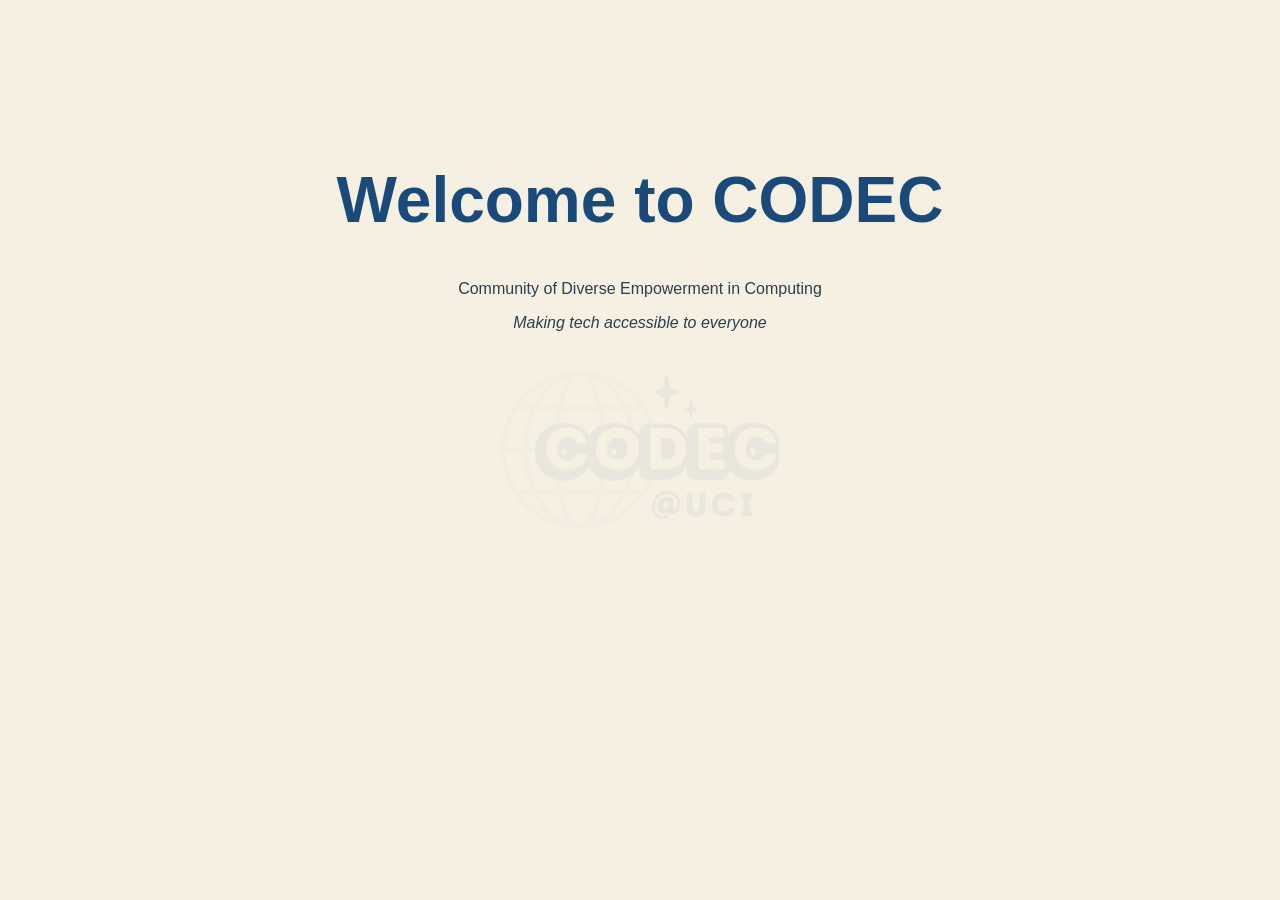
==== src/index.html @ 3ab00f0f "changed the organization of everything. made folders for src, components, and utils. changed event d" ====
<!DOCTYPE html>
<html>
<head>
    <title>CODEC | Home</title>
    <link rel="stylesheet" href="style.css">
</head>
<body>

    <img src="images/CODEC.jpg" class="watermark" alt="">

    <div class="hero-section">
        <h1>Welcome to CODEC</h1>
        <p>Community of Diverse Empowerment in Computing</p>
        <p style="font-style: italic;">Making tech accessible to everyone</p>
    </div>

    <script src="components.js"></script>
</body>
</html>
---- src/style.css ----
/* Global Styles */
body { 
    font-family: "Verdana", "Geneva", "Tahoma", sans-serif, monospace; 
    background-color: #f5f0e1; 
    color: #2c3e50; 
    margin: 0;
    padding: 0;
    text-align: center;
}

/* --- HEADER --- */
header {
    background-color: #ffffff;
    padding: 5px 40px;
    display: flex;
    justify-content: space-between;
    align-items: center;
    box-shadow: 0 2px 5px rgba(0,0,0,0.05);
    position: sticky;
    top: 0;
    z-index: 100;
}

.header-logo img {
    background-color: transparent !important;
    height: 80px;
    width: 80px;
    aspect-ratio: 1/1;
    object-fit: cover;
    transition: 0.3s;
}

.header-glow {
    color: #1a4a7a; /* Your dark blue */
    text-decoration: none;
    font-weight: bold;
    transition: color 0.3s ease; /* This makes the color fade in smoothly */
}

.header-glow:hover {
    color: #3498db; /* A lighter, "active" blue */
}

.nav-links {
    display: flex;
    gap: 30px;
}

.nav-links a {
    text-decoration: none;
    color: #1a4a7a;
    font-weight: bold;
    transition: 0.3s;
}

/* --- FOOTER --- */
footer {
    background-color: #1a4a7a;
    color: #f5f0e1;
    padding: 50px 20px;
    margin-top: 50px;
    text-align: left;
}

.footer-content {
    display: flex;
    align-items: center; 
    gap: 40px;
    max-width: 1000px;
    margin: 0 auto;
}

.footer-logo {
    width: 160px;
    height: 160px;
    aspect-ratio: 1/1;
    object-fit: cover;
    border-radius: 10px;
}

.footer-links-stack {
    display: flex;
    flex-direction: column;
    gap: 15px;
}

.contact-text-link {
    color: #f5f0e1;
    font-size: 1.2em;
    text-decoration: none;
    font-weight: bold;
}

.glow-link {
    color: #ffffff;
    font-size: 1.2em;
    text-decoration: none;
    font-weight: bold;
    transition: 0.3s;
}

.glow-link:hover {
    text-shadow: 0 0 8px rgba(255, 255, 255, 0.8), 0 0 20px rgba(255, 255, 255, 0.5);
}

.copyright {
    max-width: 1000px;
    margin: 40px auto 0 auto;
    font-size: 0.7em;
    opacity: 0.6;
}

/* --- PAGE SPECIFIC CONTENT --- */
.hero-section { padding: 120px 20px; }
.hero-section h1 { color: #1a4a7a; font-size: 4em; }

.content-wrapper { max-width: 900px; margin: 60px auto; text-align: left; padding: 0 20px; }
.mission-box { background: #fff; border-left: 8px solid #1a4a7a; padding: 30px; border-radius: 0 15px 15px 0; }

.watermark {
    position: fixed; top: 50%; left: 50%; transform: translate(-50%, -50%);
    width: 400px; opacity: 0.05; z-index: -1; pointer-events: none;
}

/* --- ABOUT PAGE SPECIFIC --- */
.about-page {
    max-width: 1000px; /* Made the page wider as requested */
}

.main-title {
    font-size: 3.5em; /* Larger title */
    margin-bottom: 20px;
}

.intro-section {
    font-size: 1.2em; /* Larger mission text */
    line-height: 1.8;
    margin-bottom: 60px;
}

.definition {
    font-size: 1.4em;
    color: #1a4a7a;
}

.section-heading {
    text-align: left; /* Left aligned as requested */
    font-size: 2.5em;
    border-bottom: 3px solid #1a4a7a;
    padding-bottom: 10px;
    margin-bottom: 40px;
}

/* --- STACKED TEAM LAYOUT --- */
.team-list {
    display: flex;
    flex-direction: column;
    gap: 50px; /* Space between members */
}

.member-row {
    display: flex;
    align-items: flex-start;
    gap: 40px;
    text-align: left;
    background: #ffffff;
    padding: 30px;
    border-radius: 15px;
    box-shadow: 2px 4px 15px rgba(0,0,0,0.05);
}

.member-row img {
    width: 250px; /* Large photo size */
    height: 300px; /* Rectangular like WICS */
    object-fit: cover;
    border-radius: 10px;
    border: 3px solid #1a4a7a;
}

.member-info h3 {
    margin: 0;
    font-size: 1.8em;
    color: #1a4a7a;
}

.role {
    font-weight: bold;
    color: #d35400; /* Distinct color for the role */
    margin: 5px 0 15px 0;
    text-transform: uppercase;
    letter-spacing: 1px;
}

.bio {
    line-height: 1.6;
    font-size: 1.05em;
}

/* Responsive adjustment for Mobile */
@media (max-width: 768px) {
    .member-row {
        flex-direction: column;
        align-items: center;
        text-align: center;
    }
    .member-row img {
        width: 100%;
        height: auto;
    }
}

/* --- BLOG / EVENTS STYLES --- */
.blog-post {
    background-color: #ffffff;
    padding: 30px;
    margin: 40px 0;
    border-radius: 15px;
    border-bottom: 8px solid #1a4a7a; /* Matches the mission box style */
    box-shadow: 2px 4px 15px rgba(0,0,0,0.05);
}

.post-header {
    display: flex;
    align-items: center;
    margin-bottom: 10px;
}

.date {
    color: #1a4a7a;
    font-weight: bold;
    font-size: 0.85em;
}

.tag {
    background: #e0d8c3;
    color: #1a4a7a;
    padding: 4px 12px;
    border-radius: 5px;
    font-size: 0.75em;
    margin-left: 15px;
    font-weight: bold;
    text-transform: uppercase;
}

.blog-post h2 {
    text-align: left; /* Keeps the post titles aligned with the text */
    margin: 10px 0;
}

.blog-post ul {
    margin-top: 10px;
    padding-left: 20px;
}

.blog-post code {
    background: #f5f0e1;
    padding: 2px 5px;
    border-radius: 4px;
    color: #1a4a7a;
}

/* --- EVENTS GRID / CARD STYLES --- */
.events-grid {
    display: grid;
    grid-template-columns: repeat(auto-fit, minmax(280px, 1fr));
    gap: 24px;
    margin-top: 30px;
}

.event-card {
    background-color: #ffffff;
    padding: 20px;
    border-radius: 12px;
    position: relative;
    border-bottom: 8px solid #1a4a7a;
    box-shadow: 2px 4px 15px rgba(0,0,0,0.05);
    cursor: pointer;
    transition: transform 0.25s ease, opacity 0.25s ease;
}

/* Combine lift and dim on hover for cards */
.event-card:hover { transform: translateY(-6px); }

.event-card .post-header { margin-bottom: 8px; display:flex; align-items:center; gap:10px; }
.event-card .summary { color: #34495e; }

/* Hover-only transparency: make card semi-transparent on hover
   and keep clicks working (no overlay capturing pointer events) */
.event-card:hover { opacity: 0.6; }

@media (max-width: 480px) {
    .events-grid { gap: 18px; }
}
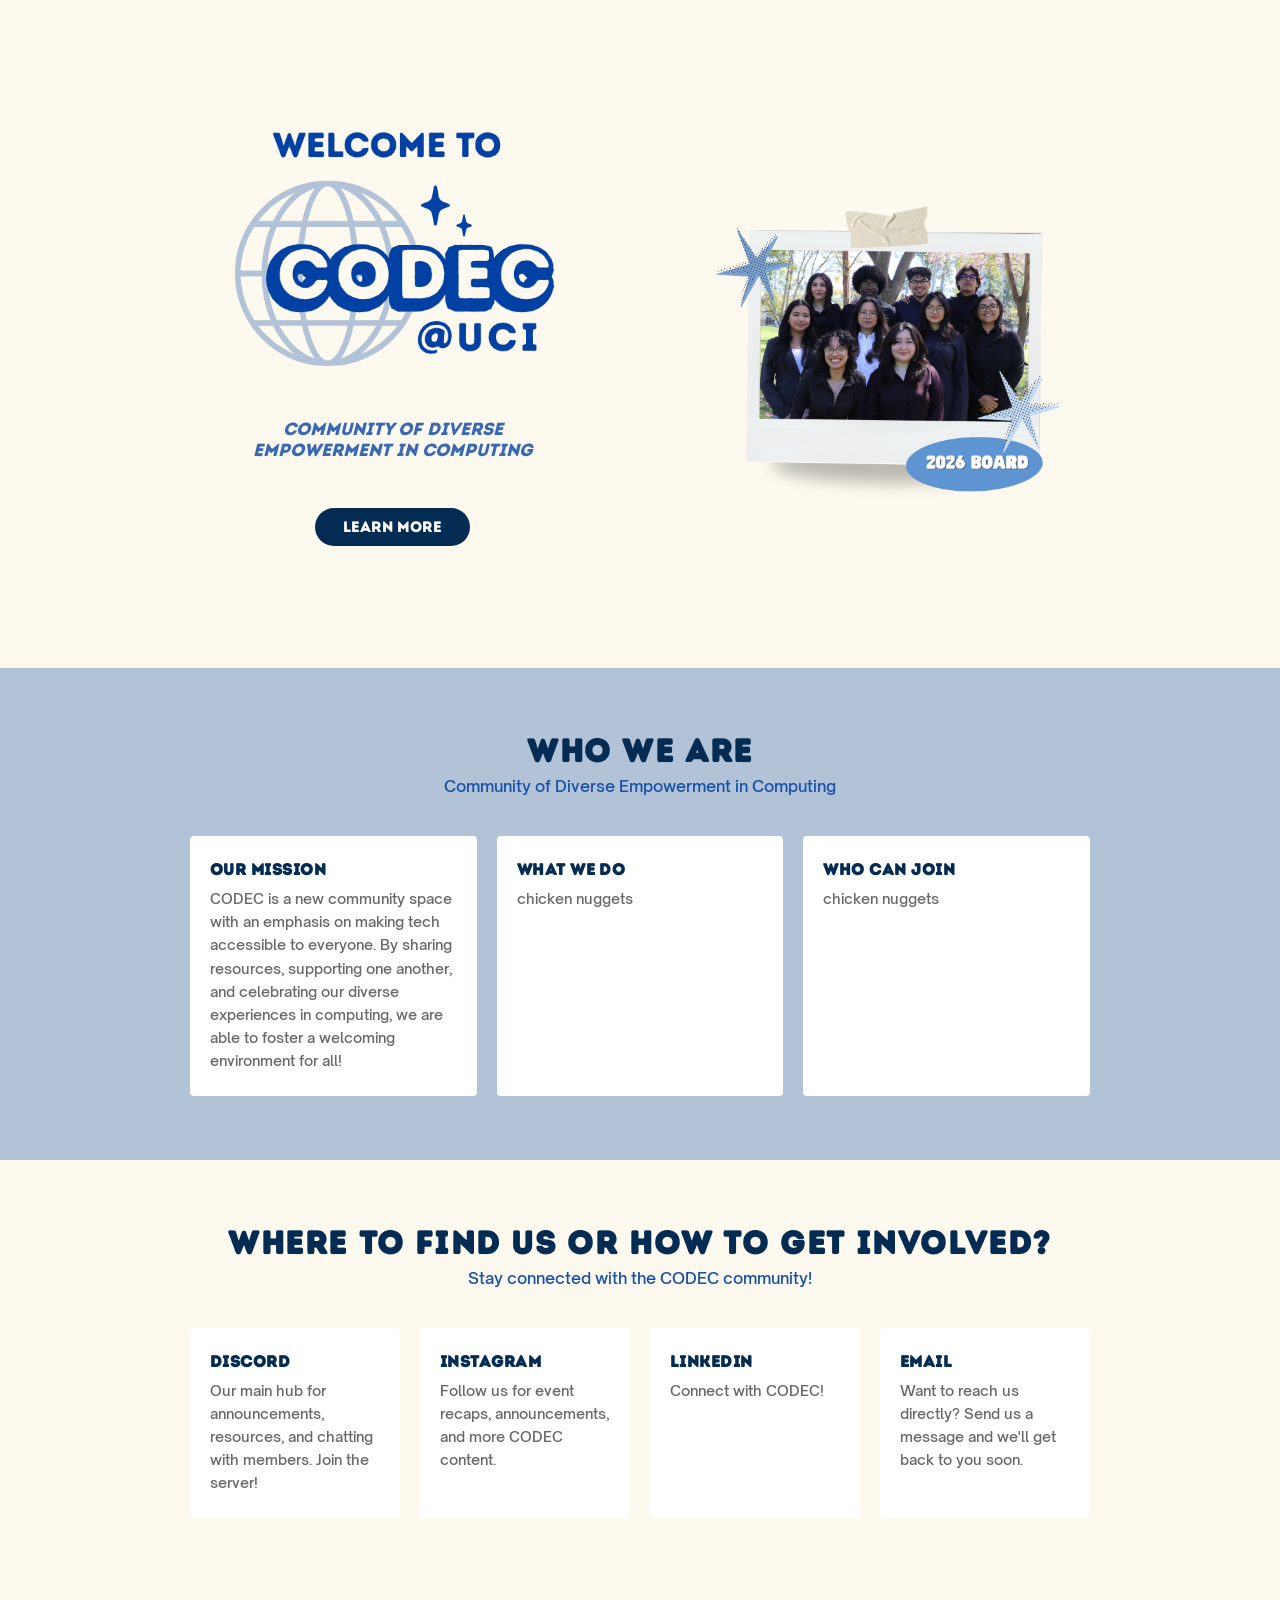
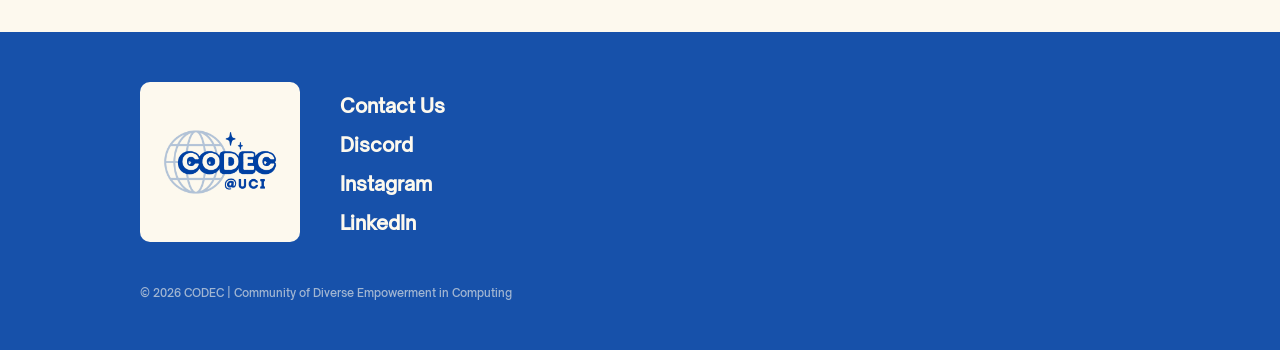
==== commit 36366e71: "Changed color naming issue in home page css. Co-authored-by: Copilot <copilot@github.com>" ====
--- a/src/index.html
+++ b/src/index.html
@@ -1,19 +1,66 @@
 <!DOCTYPE html>
 <html>
 <head>
+    <meta charset="UTF-8">
+    <meta name="viewport" content="width=device-width, initial-scale=1.0">
     <title>CODEC | Home</title>
     <link rel="stylesheet" href="style.css">
 </head>
 <body>
-
-    <img src="images/CODEC.jpg" class="watermark" alt="">
-
     <div class="hero-section">
-        <h1>Welcome to CODEC</h1>
-        <p>Community of Diverse Empowerment in Computing</p>
-        <p style="font-style: italic;">Making tech accessible to everyone</p>
+        <div class="hero-text">
+            <img src="images\WELCOME-CODEC-LOGO.png" alt="Welcome to CODEC" class="hero-logo">
+            <p class="hero-subtitle">Community of Diverse Empowerment in Computing</p>
+            <a href="#about" class="nav-button">Learn More</a>
+        </div>
+        <div class="hero-image">
+            <img src="images\homepage-board.png" alt="CODEC community">
+        </div>
     </div>
 
-    <script src="components.js"></script>
+    <div id="about" class="about-section">
+        <h2 class="about-title">Who We Are</h2>
+        <p class="about-subtitle">Community of Diverse Empowerment in Computing</p>
+        <div class="about-cards">
+            <div class="about-card">
+                <h3>Our Mission</h3>
+                <p class="hero-tagline">CODEC is a new community space with an emphasis on making tech accessible to everyone. By sharing resources, supporting one another, and celebrating our diverse experiences in computing, we are able to foster a welcoming environment for all!</p>
+            </div>
+            <div class="about-card">
+                <h3>What We Do</h3>
+                <p class="hero-tagline">chicken nuggets</p>
+            </div>
+            <div class="about-card">
+                <h3>Who Can Join</h3>
+                <p class="hero-tagline">chicken nuggets</p>
+            </div>
+        </div>
+    </div>
+
+    <div class="social-section">
+        <h2 class="about-title">Where to find us or How to get involved?</h2>
+        <p class="about-subtitle">Stay connected with the CODEC community!</p>
+        <div class="about-cards">
+            <div class="about-card">
+                <h3>Discord</h3>
+                <p class="hero-tagline">Our main hub for announcements, resources, and chatting with members. Join the server!</p>
+            </div>
+            <div class="about-card">
+                <h3>Instagram</h3>
+                <p class="hero-tagline">Follow us for event recaps, announcements, and more CODEC content.</p>
+            </div>
+            <div class="about-card">
+                <h3>LinkedIn</h3>
+                <p class="hero-tagline">Connect with CODEC!</p>
+            </div>
+            <div class="about-card">
+                <h3>Email</h3>
+                <p class="hero-tagline">Want to reach us directly? Send us a message and we'll get back to you soon.</p>
+            </div>
+        </div>
+    </div>
+
+    <script src="components/header.js"></script>
+    <script src="components/footer.js"></script>
 </body>
-</html>
+</html>
--- a/src/style.css
+++ b/src/style.css
@@ -1,8 +1,30 @@
-/* Global Styles */
+/* --- FONT --- */
+@font-face {
+    font-family: "intro-rust";
+    src: url("fonts/IntroRust.otf") format("opentype");
+    font-weight: normal;
+    font-style: normal;
+}
+
+@font-face {
+    font-family: 'open-sauce';       
+    src: url('fonts/OpenSauceOne-Medium.ttf') format('opentype');
+    font-weight: normal;
+    font-style: normal;
+}
+
+/* --- COLOR PALETTE --- */
+:root {
+    --cream: #FDF9EE;
+    --light-blue: #B2C3D7;
+    --dark-blue: #1751AA;
+}
+
+/* --- GLOBAL STYLES --- */
 body { 
-    font-family: "Verdana", "Geneva", "Tahoma", sans-serif, monospace; 
-    background-color: #f5f0e1; 
-    color: #2c3e50; 
+    font-family: "intro-rust", "open-sauce", sans-serif;
+    background-color: var(--cream); 
+    color: var(--dark-blue); 
     margin: 0;
     padding: 0;
     text-align: center;
@@ -10,7 +32,7 @@
 
 /* --- HEADER --- */
 header {
-    background-color: #ffffff;
+    background-color: var(--cream);
     padding: 5px 40px;
     display: flex;
     justify-content: space-between;
@@ -31,32 +53,34 @@
 }
 
 .header-glow {
-    color: #1a4a7a; /* Your dark blue */
+    color: var(--dark-blue);
     text-decoration: none;
     font-weight: bold;
-    transition: color 0.3s ease; /* This makes the color fade in smoothly */
+    transition: color 0.3s ease;
 }
 
 .header-glow:hover {
-    color: #3498db; /* A lighter, "active" blue */
+    color: var(--light-blue)
 }
 
 .nav-links {
+    font-family: 'open-sauce';
     display: flex;
     gap: 30px;
 }
 
 .nav-links a {
     text-decoration: none;
-    color: #1a4a7a;
+    color: var(--dark-blue);
     font-weight: bold;
     transition: 0.3s;
 }
 
 /* --- FOOTER --- */
 footer {
-    background-color: #1a4a7a;
-    color: #f5f0e1;
+    font-family: 'open-sauce';
+    background-color: var(--dark-blue);
+    color: var(--cream);
     padding: 50px 20px;
     margin-top: 50px;
     text-align: left;
@@ -85,14 +109,14 @@
 }
 
 .contact-text-link {
-    color: #f5f0e1;
+    color: var(--cream);
     font-size: 1.2em;
     text-decoration: none;
     font-weight: bold;
 }
 
 .glow-link {
-    color: #ffffff;
+    color: var(--cream);
     font-size: 1.2em;
     text-decoration: none;
     font-weight: bold;
@@ -111,15 +135,162 @@
 }
 
 /* --- PAGE SPECIFIC CONTENT --- */
-.hero-section { padding: 120px 20px; }
-.hero-section h1 { color: #1a4a7a; font-size: 4em; }
+.hero-section {
+    display: flex;
+    flex-direction: row;
+    align-items: center;
+    gap: 9rem;
+    padding: 4rem 17%;
+
+    min-height: 60vh;
+}
+
+.hero-text {
+    flex: 1;
+}
+
+.hero-text h1 {
+    font-size: 2.8rem;
+    margin-bottom: 0.5rem;
+}
+
+.hero-subtitle {
+    color: var(--dark-blue);
+    font-size: 1.1rem;
+    font-style: italic;
+    margin-bottom: 1.5rem;
+    opacity: 0.85;
+}
+
+.hero-tagline {
+    font-family: 'open-sauce';
+    color: var(--dark-blue);
+    font-size: 1rem;
+    line-height: 1.7;
+    opacity: 0.8;
+}
+
+.hero-image {
+    flex: 1;
+    display: flex;
+    justify-content: center;
+}
+.hero-logo {
+    width: 100%;
+    max-width: 500px;
+    height: auto;
+    margin-bottom: 1rem;
+}
+
+.hero-image img {
+    width: 100%;
+    max-width: 600px;
+    height: auto;
+    border-radius: 12px;
+    object-fit: cover;
+}
+
+.hero-section h1 { color: var(--dark-blue); font-size: 4em; }
 
 .content-wrapper { max-width: 900px; margin: 60px auto; text-align: left; padding: 0 20px; }
-.mission-box { background: #fff; border-left: 8px solid #1a4a7a; padding: 30px; border-radius: 0 15px 15px 0; }
+.mission-box { background: var(--cream); border-left: 8px solid var(--dark-blue); padding: 30px; border-radius: 0 15px 15px 0; }
 
 .watermark {
     position: fixed; top: 50%; left: 50%; transform: translate(-50%, -50%);
     width: 400px; opacity: 0.05; z-index: -1; pointer-events: none;
+}
+
+/* ABOUT OUR CLUB SECTION ON HOME PAGE */
+.about-section {
+    background-color: var(--light-blue);
+    padding: 4rem 5%;
+    text-align: center;
+}
+
+.about-title {
+    font-size: 2rem;
+    color: #042C53;
+    text-transform: uppercase;
+    letter-spacing: 0.05em;
+    margin: 0 0 0.4rem;
+}
+
+.about-subtitle {
+    font-family: 'open-sauce';
+    color: var(--dark-blue);
+    margin: 0 0 2.5rem;
+}
+
+.about-cards {
+    display: grid;
+    grid-template-columns: repeat(auto-fit, minmax(200px, 1fr));
+    gap: 1.25rem;
+    max-width: 900px;
+    margin: 0 auto;
+}
+
+.about-card {
+    background: #ffffff;
+    border-radius: 4px;
+    padding: 1.5rem 1.25rem;
+    text-align: left;
+}
+
+.about-card h3 {
+    font-size: 1rem;
+    color: #042C53;
+    text-transform: uppercase;
+    letter-spacing: 0.03em;
+    margin: 0 0 0.5rem;
+}
+
+.about-card p {
+    font-size: 0.9rem;
+    color: #444;
+    line-height: 1.6;
+    margin: 0;
+}
+
+.announcement-strip {
+    background-color: var(--dark-blue);
+    color: #ffffff;
+    text-align: center;
+    padding: 0.6rem 5%;
+    font-size: 0.95rem;
+    margin: 0;
+}
+
+.announcement-strip p {
+    margin: 0;
+}
+
+.social-section {
+    background-color: var(--cream);
+    padding: 4rem 5%;
+    text-align: center;
+}
+
+.nav-button {
+    display: inline-block;
+    background-color: #042C53;
+    color: #ffffff;
+    text-decoration: none;
+    padding: 0.65rem 1.75rem;
+    border-radius: 999px;
+    font-size: 0.95rem;
+    margin-top: 1.5rem;
+}
+
+.nav-button:hover {
+    background-color: #185FA5;
+}
+
+html {
+    scroll-behavior: smooth;
+}
+
+#about {
+    scroll-margin-top: 100px;
 }
 
 /* --- ABOUT PAGE SPECIFIC --- */
@@ -140,13 +311,13 @@
 
 .definition {
     font-size: 1.4em;
-    color: #1a4a7a;
+    color: var(--dark-blue);
 }
 
 .section-heading {
     text-align: left; /* Left aligned as requested */
     font-size: 2.5em;
-    border-bottom: 3px solid #1a4a7a;
+    border-bottom: 3px solid var(--dark-blue);
     padding-bottom: 10px;
     margin-bottom: 40px;
 }
@@ -163,7 +334,7 @@
     align-items: flex-start;
     gap: 40px;
     text-align: left;
-    background: #ffffff;
+    background: var(--cream);
     padding: 30px;
     border-radius: 15px;
     box-shadow: 2px 4px 15px rgba(0,0,0,0.05);
@@ -174,18 +345,18 @@
     height: 300px; /* Rectangular like WICS */
     object-fit: cover;
     border-radius: 10px;
-    border: 3px solid #1a4a7a;
+    border: 3px solid var(--dark-blue);
 }
 
 .member-info h3 {
     margin: 0;
     font-size: 1.8em;
-    color: #1a4a7a;
+    color: var(--dark-blue);
 }
 
 .role {
     font-weight: bold;
-    color: #d35400; /* Distinct color for the role */
+    color: var(--light-blue);
     margin: 5px 0 15px 0;
     text-transform: uppercase;
     letter-spacing: 1px;
@@ -215,7 +386,7 @@
     padding: 30px;
     margin: 40px 0;
     border-radius: 15px;
-    border-bottom: 8px solid #1a4a7a; /* Matches the mission box style */
+    border-bottom: 8px solid var(--dark-blue);
     box-shadow: 2px 4px 15px rgba(0,0,0,0.05);
 }
 
@@ -226,14 +397,14 @@
 }
 
 .date {
-    color: #1a4a7a;
+    color: var(--dark-blue);
     font-weight: bold;
     font-size: 0.85em;
 }
 
 .tag {
-    background: #e0d8c3;
-    color: #1a4a7a;
+    background: var(--cream);
+    color: var(--dark-blue);
     padding: 4px 12px;
     border-radius: 5px;
     font-size: 0.75em;
@@ -253,10 +424,10 @@
 }
 
 .blog-post code {
-    background: #f5f0e1;
+    background: var(--cream);
     padding: 2px 5px;
     border-radius: 4px;
-    color: #1a4a7a;
+    color: var(--dark-blue);
 }
 
 /* --- EVENTS GRID / CARD STYLES --- */
@@ -268,11 +439,11 @@
 }
 
 .event-card {
-    background-color: #ffffff;
+    background-color: var(--cream);
     padding: 20px;
     border-radius: 12px;
     position: relative;
-    border-bottom: 8px solid #1a4a7a;
+    border-bottom: 8px solid var(--dark-blue);
     box-shadow: 2px 4px 15px rgba(0,0,0,0.05);
     cursor: pointer;
     transition: transform 0.25s ease, opacity 0.25s ease;
@@ -282,7 +453,7 @@
 .event-card:hover { transform: translateY(-6px); }
 
 .event-card .post-header { margin-bottom: 8px; display:flex; align-items:center; gap:10px; }
-.event-card .summary { color: #34495e; }
+.event-card .summary { color: var(--dark-blue); }
 
 /* Hover-only transparency: make card semi-transparent on hover
    and keep clicks working (no overlay capturing pointer events) */
@@ -291,3 +462,123 @@
 @media (max-width: 480px) {
     .events-grid { gap: 18px; }
 }
+
+/* --- CONTACT US PAGE STYLES --- */
+.glow-link-contact {
+    color: #000000;
+    font-size: 1.2em;
+    text-decoration: none;
+    font-weight: bold;
+    transition: 0.3s;
+}
+
+.social-links {
+    display: flex;
+    flex-wrap: wrap;
+    gap: 20px;
+    list-style: none;
+    padding: 0;
+    margin: 20px 0 0 0;
+}
+
+.social-links li {
+    display: inline-flex;
+}
+
+.social-link {
+    display: inline-flex;
+    width: 56px;
+    height: 56px;
+    align-items: center;
+    justify-content: center;
+    border-radius: 16px;
+    background: var(--cream);
+    border: 2px solid var(--dark-blue);
+    transition: transform 0.2s ease, box-shadow 0.2s ease;
+}
+
+.social-link img {
+    max-width: 32px;
+    max-height: 32px;
+}
+
+.social-link:hover,
+.social-link:focus-visible {
+    transform: translateY(-2px);
+    box-shadow: 0 8px 20px rgba(0,0,0,0.12);
+}
+
+@media (max-width: 480px) {
+    .social-links {
+        justify-content: center;
+        gap: 14px;
+    }
+    .social-link {
+        width: 48px;
+        height: 48px;
+    }
+    .social-link img {
+        max-width: 24px;
+        max-height: 24px;
+    }
+}
+
+/* --- EVENT IMAGES CAROUSEL --- */
+.modern-carousel {
+    position: relative;
+    display: flex;
+    align-items: center;
+    justify-content: center;
+    max-width: 100%;
+    margin: 20px 0;
+}
+
+.carousel-window {
+    width: 100%;
+    height: 400px; /* Fixed height for consistency */
+    overflow: hidden;
+    border-radius: 12px;
+    background: var(--cream); /* Black background for any letterboxing */
+}
+
+.carousel-slide {
+    display: none; /* Hide all by default */
+    width: 100%;
+    height: 100%;
+}
+
+.carousel-slide.active {
+    display: block; /* Show only the active one */
+    animation: fadeIn 0.5s ease-in-out;
+}
+
+.carousel-slide img {
+    width: 100%;
+    height: 100%;
+    object-fit: contain; /* Keeps the whole photo visible without cropping */
+}
+
+/* Arrows */
+.carousel-btn {
+    position: absolute;
+    top: 50%;
+    transform: translateY(-50%);
+    background: var(--dark-blue);
+    color: var(--cream);
+    border: none;
+    padding: 15px;
+    cursor: pointer;
+    font-size: 20px;
+    border-radius: 50%;
+    z-index: 10;
+    transition: 0.3s;
+}
+
+.carousel-btn:hover { background: var(--dark-blue); }
+.prev { left: 10px; }
+.next { right: 10px; }
+
+@keyframes fadeIn {
+    from { opacity: 0; }
+    to { opacity: 1; }
+}
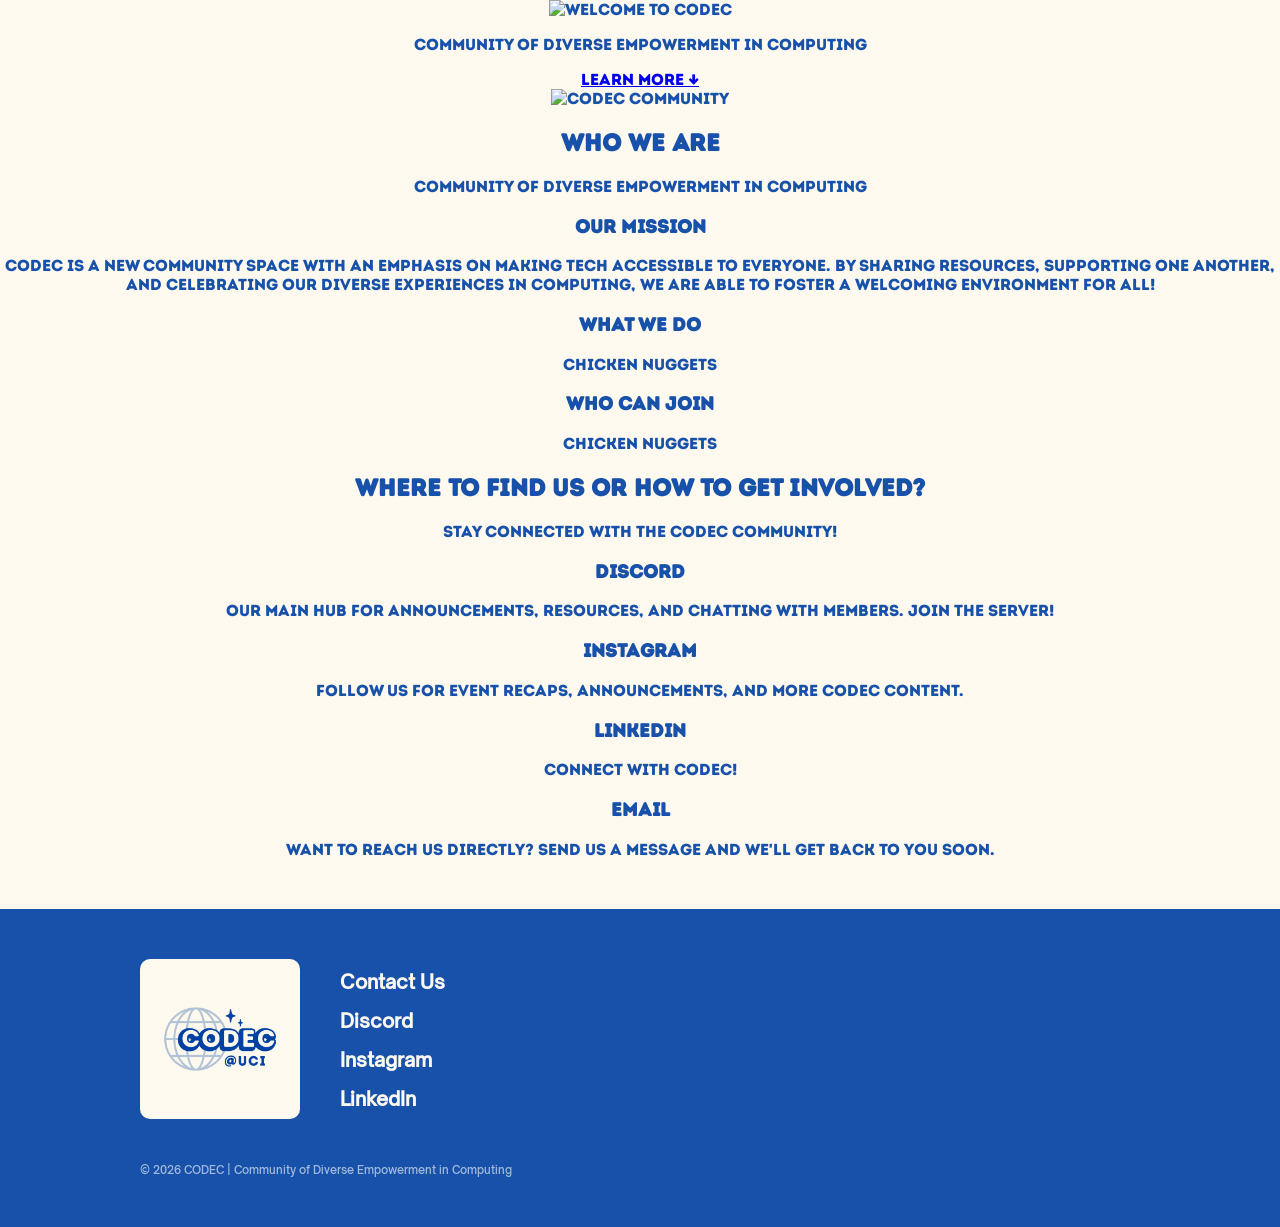
==== commit e9f1a427: "condensed header and footer styles into global. still need to fix the other css files. Co-authored-b" ====
--- a/src/index.html
+++ b/src/index.html
@@ -4,17 +4,18 @@
     <meta charset="UTF-8">
     <meta name="viewport" content="width=device-width, initial-scale=1.0">
     <title>CODEC | Home</title>
-    <link rel="stylesheet" href="style.css">
+    <link rel="stylesheet" href="css/global.css">
+    <link rel="stylesheet" href="css/home.css">
 </head>
 <body>
     <div class="hero-section">
         <div class="hero-text">
-            <img src="images\WELCOME-CODEC-LOGO.png" alt="Welcome to CODEC" class="hero-logo">
+            <img src="images/logos/WELCOME-CODEC-LOGO.png" alt="Welcome to CODEC" class="hero-logo">
             <p class="hero-subtitle">Community of Diverse Empowerment in Computing</p>
-            <a href="#about" class="nav-button">Learn More</a>
+            <a href="#about" class="nav-button">Learn More <span>↓</span></a>
         </div>
         <div class="hero-image">
-            <img src="images\homepage-board.png" alt="CODEC community">
+            <img src="images/board/homepage-board.png" alt="CODEC community">
         </div>
     </div>
 
--- a/src/css/global.css
+++ b/src/css/global.css
@@ -0,0 +1,159 @@
+/* --- FONTS --- */
+@font-face {
+    font-family: "intro-rust";
+    src: url("../fonts/IntroRust.otf") format("opentype");
+    font-weight: normal;
+    font-style: normal;
+}
+
+@font-face {
+    font-family: 'open-sauce';       
+    src: url('../fonts/OpenSauceOne-Medium.ttf') format('opentype');
+    font-weight: normal;
+    font-style: normal;
+}
+
+@font-face {
+    font-family: 'open-sauce-light';       
+    src: url('../fonts/OpenSauceOne-Light.ttf') format('opentype');
+    font-weight: normal;
+    font-style: normal;
+}
+
+/* --- COLOR PALETTE --- */
+:root {
+    --cream: #FDF9EE;
+    --light-blue: #B2C3D7;
+    --dark-blue: #1751AA;
+    --darker-blue: #042C53;
+}
+
+/* --- GLOBAL STYLES --- */
+body { 
+    font-family: "intro-rust", "open-sauce", sans-serif;
+    background-color: var(--cream); 
+    color: var(--dark-blue); 
+    margin: 0;
+    padding: 0;
+    text-align: center;
+}
+
+html {
+    scroll-behavior: smooth;
+}
+
+/* --- HEADER --- */
+header {
+    background-color: var(--cream);
+    padding: 5px 40px;
+    display: flex;
+    justify-content: space-between;
+    align-items: center;
+    box-shadow: 0 2px 5px rgba(0,0,0,0.05);
+    position: sticky;
+    top: 0;
+    z-index: 100;
+}
+
+.header-logo img {
+    background-color: transparent !important;
+    height: 80px;
+    width: 80px;
+    aspect-ratio: 1/1;
+    object-fit: cover;
+    transition: 0.3s;
+}
+
+.header-glow {
+    color: var(--dark-blue);
+    text-decoration: none;
+    font-weight: bold;
+    transition: color 0.3s ease;
+}
+
+.header-glow:hover {
+    color: var(--light-blue)
+}
+
+.nav-links {
+    font-family: 'open-sauce';
+    display: flex;
+    gap: 30px;
+}
+
+.nav-links a {
+    text-decoration: none;
+    color: var(--dark-blue);
+    font-weight: bold;
+    transition: 0.3s;
+}
+
+/* --- FOOTER --- */
+footer {
+    font-family: 'open-sauce';
+    background-color: var(--dark-blue);
+    color: var(--cream);
+    padding: 50px 20px;
+    margin-top: 50px;
+    text-align: left;
+}
+
+.footer-content {
+    display: flex;
+    align-items: center; 
+    gap: 40px;
+    max-width: 1000px;
+    margin: 0 auto;
+}
+
+.footer-logo {
+    width: 160px;
+    height: 160px;
+    aspect-ratio: 1/1;
+    object-fit: cover;
+    border-radius: 10px;
+}
+
+.footer-links-stack {
+    display: flex;
+    flex-direction: column;
+    gap: 15px;
+}
+
+.contact-text-link {
+    color: var(--cream);
+    font-size: 1.2em;
+    text-decoration: none;
+    font-weight: bold;
+}
+
+.glow-link {
+    color: var(--cream);
+    font-size: 1.2em;
+    text-decoration: none;
+    font-weight: bold;
+    transition: 0.3s;
+}
+
+.glow-link:hover {
+    text-shadow: 0 0 8px rgba(255, 255, 255, 0.8), 0 0 20px rgba(255, 255, 255, 0.5);
+}
+
+.copyright {
+    color: #ffffff;
+    max-width: 1000px;
+    margin: 40px auto 0 auto;
+    font-size: 0.7em;
+    opacity: 0.6;
+}
+
+.watermark {
+    position: fixed;
+    top: 50%;
+    left: 50%;
+    transform: translate(-50%, -50%);
+    width: 400px;
+    opacity: 0.05;
+    z-index: -1;
+    pointer-events: none;
+}
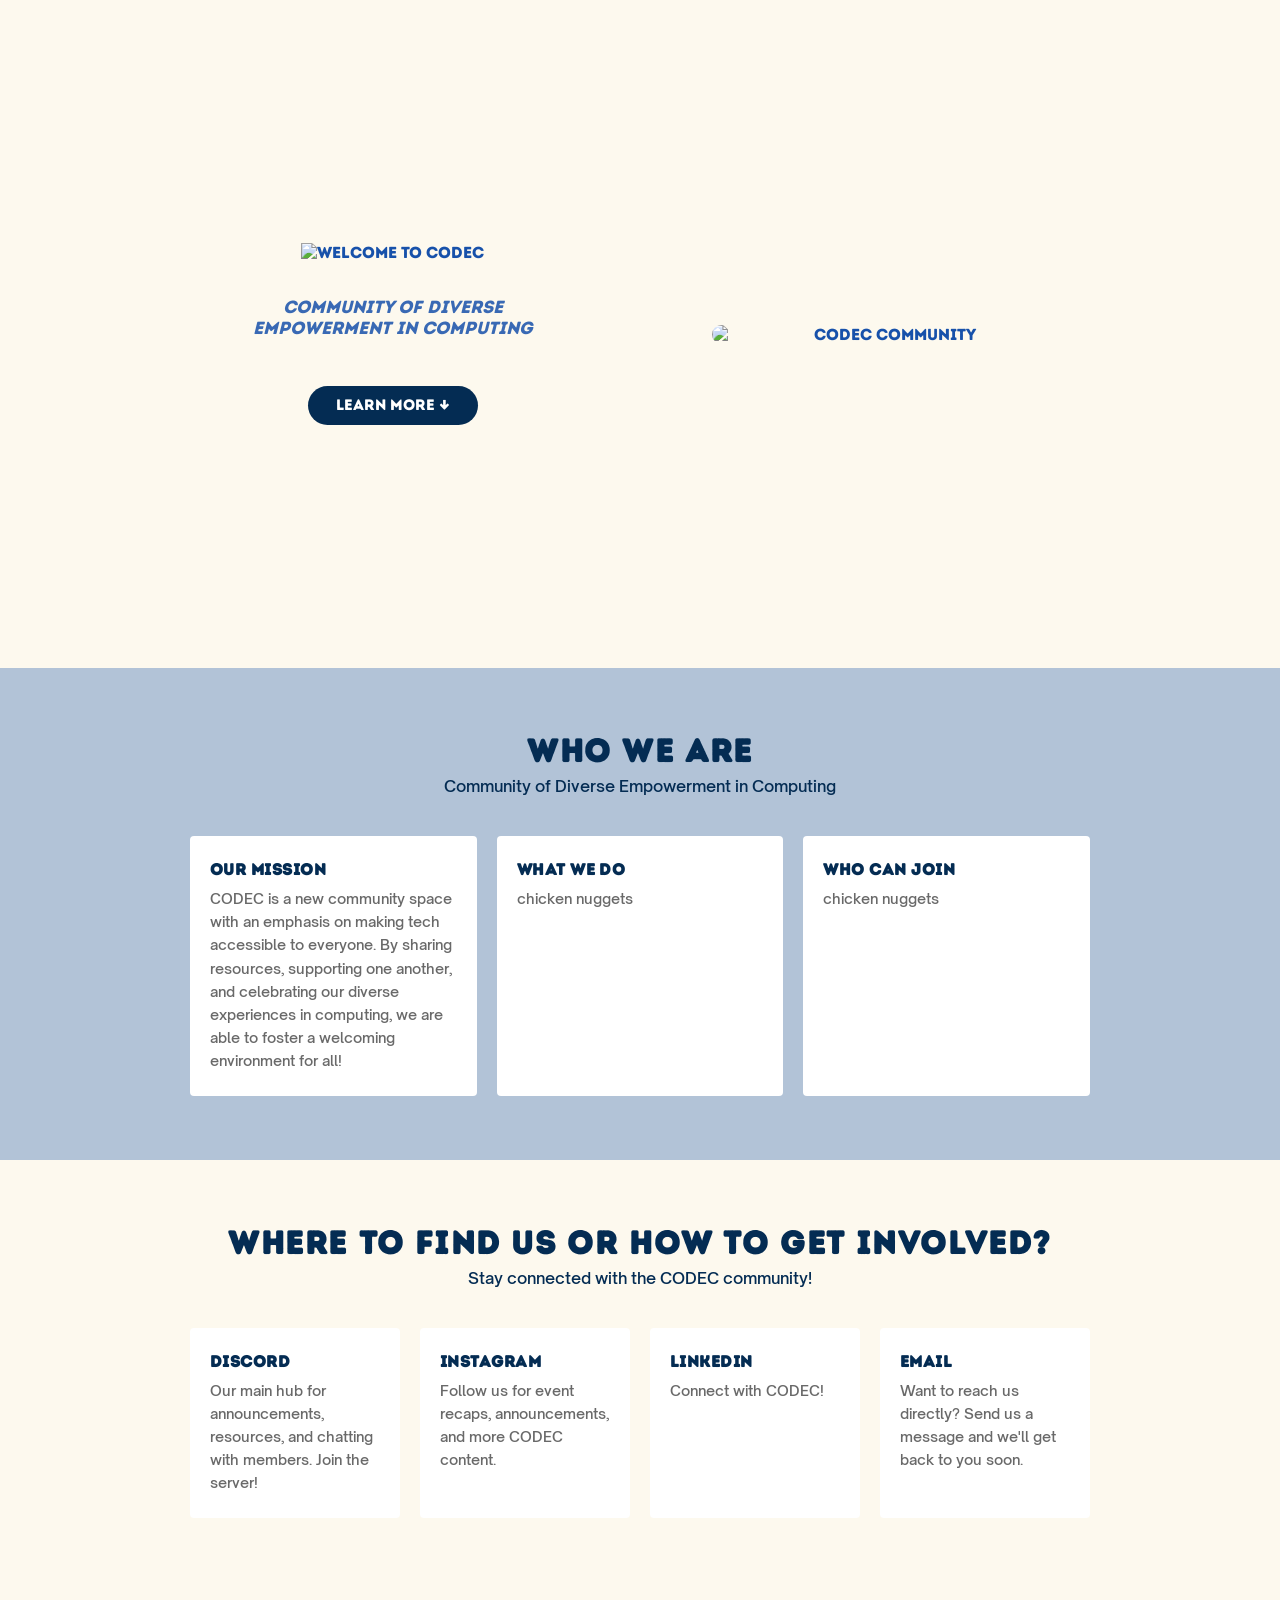
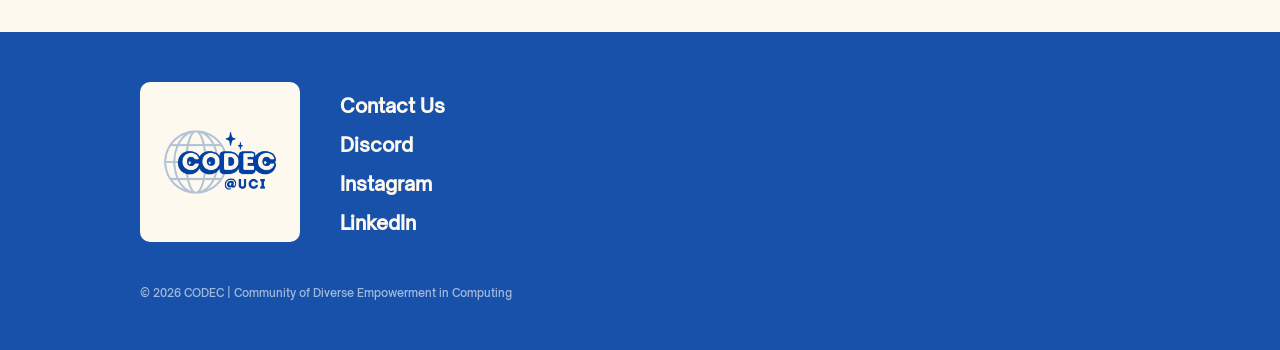
==== commit 2bb64beb: "I'll organize css later. Co-authored-by: Copilot <copilot@github.com>" ====
--- a/src/index.html
+++ b/src/index.html
@@ -4,8 +4,11 @@
     <meta charset="UTF-8">
     <meta name="viewport" content="width=device-width, initial-scale=1.0">
     <title>CODEC | Home</title>
+    <link rel="stylesheet" href="style.css">
+    <!-- Need to fix the css files for this
     <link rel="stylesheet" href="css/global.css">
     <link rel="stylesheet" href="css/home.css">
+    -->
 </head>
 <body>
     <div class="hero-section">
--- a/src/style.css
+++ b/src/style.css
@@ -0,0 +1,661 @@
+/* --- FONT --- */
+@font-face {
+    font-family: "intro-rust";
+    src: url("fonts/IntroRust.otf") format("opentype");
+    font-weight: normal;
+    font-style: normal;
+}
+
+@font-face {
+    font-family: 'open-sauce';       
+    src: url('fonts/OpenSauceOne-Medium.ttf') format('opentype');
+    font-weight: normal;
+    font-style: normal;
+}
+
+/* --- COLOR PALETTE --- */
+:root {
+    --cream: #FDF9EE;
+    --light-blue: #B2C3D7;
+    --dark-blue: #1751AA;
+    --darker-blue: #042C53;
+}
+
+/* --- GLOBAL STYLES --- */
+body { 
+    font-family: "intro-rust", "open-sauce", sans-serif;
+    background-color: var(--cream); 
+    color: var(--dark-blue); 
+    margin: 0;
+    padding: 0;
+    text-align: center;
+}
+
+/* --- HEADER --- */
+header {
+    background-color: var(--cream);
+    padding: 5px 40px;
+    display: flex;
+    justify-content: space-between;
+    align-items: center;
+    box-shadow: 0 2px 5px rgba(0,0,0,0.05);
+    position: sticky;
+    top: 0;
+    z-index: 100;
+}
+
+.header-logo img {
+    background-color: transparent !important;
+    height: 80px;
+    width: 80px;
+    aspect-ratio: 1/1;
+    object-fit: cover;
+    transition: 0.3s;
+}
+
+.header-glow {
+    color: var(--dark-blue);
+    text-decoration: none;
+    font-weight: bold;
+    transition: color 0.3s ease;
+}
+
+.header-glow:hover {
+    color: var(--light-blue)
+}
+
+.nav-links {
+    font-family: 'open-sauce';
+    display: flex;
+    gap: 30px;
+}
+
+.nav-links a {
+    text-decoration: none;
+    color: var(--dark-blue);
+    font-weight: bold;
+    transition: 0.3s;
+}
+
+/* --- FOOTER --- */
+footer {
+    font-family: 'open-sauce';
+    background-color: var(--dark-blue);
+    color: var(--cream);
+    padding: 50px 20px;
+    margin-top: 50px;
+    text-align: left;
+}
+
+.footer-content {
+    display: flex;
+    align-items: center; 
+    gap: 40px;
+    max-width: 1000px;
+    margin: 0 auto;
+}
+
+.footer-logo {
+    width: 160px;
+    height: 160px;
+    aspect-ratio: 1/1;
+    object-fit: cover;
+    border-radius: 10px;
+}
+
+.footer-links-stack {
+    display: flex;
+    flex-direction: column;
+    gap: 15px;
+}
+
+.contact-text-link {
+    color: var(--cream);
+    font-size: 1.2em;
+    text-decoration: none;
+    font-weight: bold;
+}
+
+.glow-link {
+    color: var(--cream);
+    font-size: 1.2em;
+    text-decoration: none;
+    font-weight: bold;
+    transition: 0.3s;
+}
+
+.glow-link:hover {
+    text-shadow: 0 0 8px rgba(255, 255, 255, 0.8), 0 0 20px rgba(255, 255, 255, 0.5);
+}
+
+.copyright {
+    color: #ffffff;
+    max-width: 1000px;
+    margin: 40px auto 0 auto;
+    font-size: 0.7em;
+    opacity: 0.6;
+}
+
+/* --- PAGE SPECIFIC CONTENT --- */
+.hero-section {
+    display: flex;
+    flex-direction: row;
+    align-items: center;
+    gap: 9rem;
+    padding: 4rem 17%;
+
+    min-height: 60vh;
+}
+
+.hero-text {
+    flex: 1;
+}
+
+.hero-text h1 {
+    font-size: 2.8rem;
+    margin-bottom: 0.5rem;
+}
+
+.hero-subtitle {
+    color: var(--dark-blue);
+    font-size: 1.1rem;
+    font-style: italic;
+    margin-bottom: 1.5rem;
+    opacity: 0.85;
+}
+
+.hero-tagline {
+    font-family: 'open-sauce';
+    color: var(--dark-blue);
+    font-size: 1rem;
+    line-height: 1.7;
+    opacity: 0.8;
+}
+
+.hero-image {
+    flex: 1;
+    display: flex;
+    justify-content: center;
+}
+.hero-logo {
+    width: 100%;
+    max-width: 500px;
+    height: auto;
+    margin-bottom: 1rem;
+}
+
+.hero-image img {
+    width: 100%;
+    max-width: 600px;
+    height: auto;
+    border-radius: 12px;
+    object-fit: cover;
+}
+
+.hero-section h1 { color: var(--dark-blue); font-size: 4em; }
+
+.content-wrapper { font-family: 'open-sauce'; max-width: 900px; margin: 60px auto; text-align: left; padding: 0 20px; }
+.mission-box { background: var(--cream); border-left: 8px solid var(--dark-blue); padding: 30px; border-radius: 0 15px 15px 0; }
+
+.watermark {
+    position: fixed; top: 50%; left: 50%; transform: translate(-50%, -50%);
+    width: 400px; opacity: 0.05; z-index: -1; pointer-events: none;
+}
+
+/* ABOUT OUR CLUB SECTION ON HOME PAGE */
+.about-section {
+    background-color: var(--light-blue);
+    padding: 4rem 5%;
+    text-align: center;
+}
+
+.about-title {
+    font-size: 2rem;
+    color: var(--darker-blue);
+    text-transform: uppercase;
+    letter-spacing: 0.05em;
+    margin: 0 0 0.4rem;
+}
+
+.about-subtitle {
+    font-family: 'open-sauce';
+    color: var(--darker-blue);
+    margin: 0 0 2.5rem;
+}
+
+.about-cards {
+    display: grid;
+    grid-template-columns: repeat(auto-fit, minmax(200px, 1fr));
+    gap: 1.25rem;
+    max-width: 900px;
+    margin: 0 auto;
+}
+
+.about-card {
+    background: #ffffff;
+    border-radius: 4px;
+    padding: 1.5rem 1.25rem;
+    text-align: left;
+}
+
+.about-card h3 {
+    font-size: 1rem;
+    color: var(--darker-blue);
+    text-transform: uppercase;
+    letter-spacing: 0.03em;
+    margin: 0 0 0.5rem;
+}
+
+.about-card p {
+    font-size: 0.9rem;
+    color: #444;
+    line-height: 1.6;
+    margin: 0;
+}
+
+.announcement-strip {
+    background-color: var(--dark-blue);
+    color: #ffffff;
+    text-align: center;
+    padding: 0.6rem 5%;
+    font-size: 0.95rem;
+    margin: 0;
+}
+
+.announcement-strip p {
+    margin: 0;
+}
+
+.social-section {
+    background-color: var(--cream);
+    padding: 4rem 5%;
+    text-align: center;
+}
+
+.nav-button {
+    display: inline-block;
+    background-color: var(--darker-blue);
+    color: #ffffff;
+    text-decoration: none;
+    padding: 0.65rem 1.75rem;
+    border-radius: 999px;
+    font-size: 0.95rem;
+    margin-top: 1.5rem;
+    animation: bounce 1.2s infinite;
+}
+
+@keyframes bounce {
+    0%, 100% { transform: translateY(0); }
+    50% { transform: translateY(4px); }
+}
+
+.nav-button:hover {
+    background-color: #185FA5;
+}
+
+html {
+    scroll-behavior: smooth;
+}
+
+#about {
+    scroll-margin-top: 100px;
+}
+
+/* --- ABOUT PAGE SPECIFIC --- */
+.about-page {
+    max-width: 1000px; /* Made the page wider as requested */
+}
+
+.main-title {
+    font-size: 3.5em; /* Larger title */
+    margin-bottom: 20px;
+}
+
+.intro-section {
+    font-size: 1.2em; /* Larger mission text */
+    line-height: 1.8;
+    margin-bottom: 60px;
+}
+
+.definition {
+    font-size: 1.4em;
+    color: var(--dark-blue);
+}
+
+.section-heading {
+    text-align: left; /* Left aligned as requested */
+    font-size: 2.5em;
+    border-bottom: 3px solid var(--dark-blue);
+    padding-bottom: 10px;
+    margin-bottom: 40px;
+}
+
+/* --- STACKED TEAM LAYOUT --- */
+.team-list {
+    display: flex;
+    flex-direction: column;
+    gap: 50px; /* Space between members */
+}
+
+.member-row {
+    display: flex;
+    align-items: flex-start;
+    gap: 40px;
+    text-align: left;
+    background: #ffffff;
+    padding: 30px;
+    border-radius: 15px;
+    box-shadow: 2px 4px 15px rgba(0,0,0,0.05);
+}
+
+.member-row img {
+    width: 250px; /* Large photo size */
+    height: 300px; /* Rectangular like WICS */
+    object-fit: cover;
+    border-radius: 10px;
+    border: 3px solid var(--dark-blue);
+}
+
+.member-info h3 {
+    margin: 0;
+    font-size: 1.8em;
+    color: var(--dark-blue);
+}
+
+.role {
+    font-weight: bold;
+    color: var(--dark-blue);
+    margin: 5px 0 15px 0;
+    text-transform: uppercase;
+    letter-spacing: 1px;
+}
+
+.bio {
+    line-height: 1.6;
+    font-size: 1.05em;
+}
+
+/* Responsive adjustment for Mobile */
+@media (max-width: 768px) {
+    .member-row {
+        flex-direction: column;
+        align-items: center;
+        text-align: center;
+    }
+    .member-row img {
+        width: 100%;
+        height: auto;
+    }
+}
+
+/* --- BLOG / EVENTS STYLES --- */
+.blog-post {
+    background-color: #ffffff;
+    padding: 30px;
+    margin: 40px 0;
+    border-radius: 15px;
+    border-bottom: 8px solid var(--dark-blue);
+    box-shadow: 2px 4px 15px rgba(0,0,0,0.05);
+}
+
+.post-header {
+    display: flex;
+    align-items: center;
+    margin-bottom: 10px;
+}
+
+.date {
+    color: var(--dark-blue);
+    font-weight: bold;
+    font-size: 0.85em;
+}
+
+.tag {
+    background: var(--cream);
+    color: var(--dark-blue);
+    padding: 4px 12px;
+    border-radius: 5px;
+    font-size: 0.75em;
+    margin-left: 15px;
+    font-weight: bold;
+    text-transform: uppercase;
+}
+
+.blog-post h2 {
+    text-align: left; /* Keeps the post titles aligned with the text */
+    margin: 10px 0;
+}
+
+.blog-post ul {
+    margin-top: 10px;
+    padding-left: 20px;
+}
+
+.blog-post code {
+    background: var(--cream);
+    padding: 2px 5px;
+    border-radius: 4px;
+    color: var(--dark-blue);
+}
+
+/* --- EVENTS GRID / CARD STYLES --- */
+.events-grid {
+    display: grid;
+    grid-template-columns: 1fr;
+    gap: 24px;
+    margin-top: 30px;
+}
+
+.event-card {
+    background-color: #ffffff;
+    padding: 20px;
+    border-radius: 12px;
+    position: relative;
+    border-bottom: 8px solid var(--dark-blue);
+    box-shadow: 2px 4px 15px rgba(0,0,0,0.05);
+    cursor: pointer;
+    transition: transform 0.25s ease, opacity 0.25s ease;
+}
+
+.event-header {
+    display: flex;
+    justify-content: space-between;
+    align-items: baseline;
+    gap: 20px;
+    margin-bottom: 20px;
+}
+
+/* Combine lift and dim on hover for cards */
+.event-card:hover { transform: translateY(-6px); }
+
+.event-card .post-header { margin-bottom: 8px; display:flex; align-items:center; gap:10px; }
+.event-card .summary { color: var(--dark-blue); }
+
+/* Hover-only transparency: make card semi-transparent on hover
+   and keep clicks working (no overlay capturing pointer events) */
+.event-card:hover { opacity: 0.6; }
+
+@media (max-width: 480px) {
+    .events-grid { gap: 18px; }
+}
+
+/* --- CONTACT US PAGE STYLES --- */
+.glow-link-contact {
+    color: #000000;
+    font-size: 1.2em;
+    text-decoration: none;
+    font-weight: bold;
+    transition: 0.3s;
+}
+
+.social-links {
+    display: flex;
+    flex-wrap: wrap;
+    gap: 20px;
+    list-style: none;
+    padding: 0;
+    margin: 20px 0 0 0;
+}
+
+.social-links li {
+    display: inline-flex;
+}
+
+.social-link {
+    display: inline-flex;
+    width: 56px;
+    height: 56px;
+    align-items: center;
+    justify-content: center;
+    border-radius: 16px;
+    background: var(--cream);
+    border: 2px solid var(--dark-blue);
+    transition: transform 0.2s ease, box-shadow 0.2s ease;
+}
+
+.social-link img {
+    max-width: 32px;
+    max-height: 32px;
+}
+
+.social-link:hover,
+.social-link:focus-visible {
+    transform: translateY(-2px);
+    box-shadow: 0 8px 20px rgba(0,0,0,0.12);
+}
+
+@media (max-width: 480px) {
+    .social-links {
+        justify-content: center;
+        gap: 14px;
+    }
+    .social-link {
+        width: 48px;
+        height: 48px;
+    }
+    .social-link img {
+        max-width: 24px;
+        max-height: 24px;
+    }
+}
+
+.clickable-image {
+    transition: opacity 0.2s ease, transform 0.2s ease;
+}
+
+.clickable-image:hover {
+    opacity: 0.6;
+    transform: scale(1.02);
+}  
+
+.image-viewer {
+    position: fixed;
+    top: 0;
+    left: 0;
+    width: 100%;
+    height: 100%;
+    background: rgba(0, 0, 0, 0.9);
+    display: flex;
+    justify-content: center;
+    align-items: center;
+    z-index: 9999;
+}
+
+.image-viewer img {
+    max-width: 90%;
+    max-height: 90%;
+    border-radius: 10px;
+}
+
+.image-viewer.hidden {
+    display: none;
+}
+
+.close-btn {
+    position: absolute;
+    top: 20px;
+    right: 30px;
+    font-size: 2rem;
+    color: white;
+    cursor: pointer;
+}
+
+.event-hero {
+    width: 100%;
+    display: flex;
+    justify-content: center;
+    margin: 30px;
+}
+
+.event-hero img {
+    max-width: 900px;
+    width: 100%;
+    height: 400px;
+    border-radius: 12px;
+    object-fit: cover;
+}
+
+/* --- EVENT IMAGES CAROUSEL --- */
+.modern-carousel {
+    position: relative;
+    display: flex;
+    align-items: center;
+    justify-content: center;
+    max-width: 100%;
+    margin: 20px 0;
+}
+
+.carousel-window {
+    position: relative;
+    width: 100%;
+    height: 400px; /* Fixed height for consistency */
+    overflow: hidden;
+    border-radius: 12px;
+    background: var(--cream); /* Black background for any letterboxing */
+}
+
+.carousel-slide {
+    display: none; /* Hide all by default */
+    width: 100%;
+    height: 100%; 
+}
+
+.carousel-slide.active {
+    display: block; /* Show only the active one */
+    animation: fadeIn 0.5s ease-in-out;
+}
+
+.carousel-slide img {
+    width: 100%;
+    height: 100%;
+    object-fit: contain; /* Keeps the whole photo visible without cropping */
+}
+
+/* Carousel Arrows */
+.carousel-btn {
+    top: 50%;
+    transform: translateY(-50%);
+    
+    background: none;          /* remove circle */
+    border: none;              /* remove border */
+    color: var(--dark-blue);   /* just text color */
+    
+    font-size: 2.5rem;         /* make arrows visible */
+    font-weight: bold;
+    cursor: pointer;
+    
+    padding: 0;
+    z-index: 10;
+    transition: opacity 0.2s ease;
+
+    text-shadow: 0 2px 6px rgba(0,0,0,0.15);
+}
+
+.carousel-btn:hover { opacity: 0.6;}
+.prev { left: 0px; }
+.next { right: 0px; }
+
+@keyframes fadeIn {
+    from { opacity: 0; }
+    to { opacity: 1; }
+}
